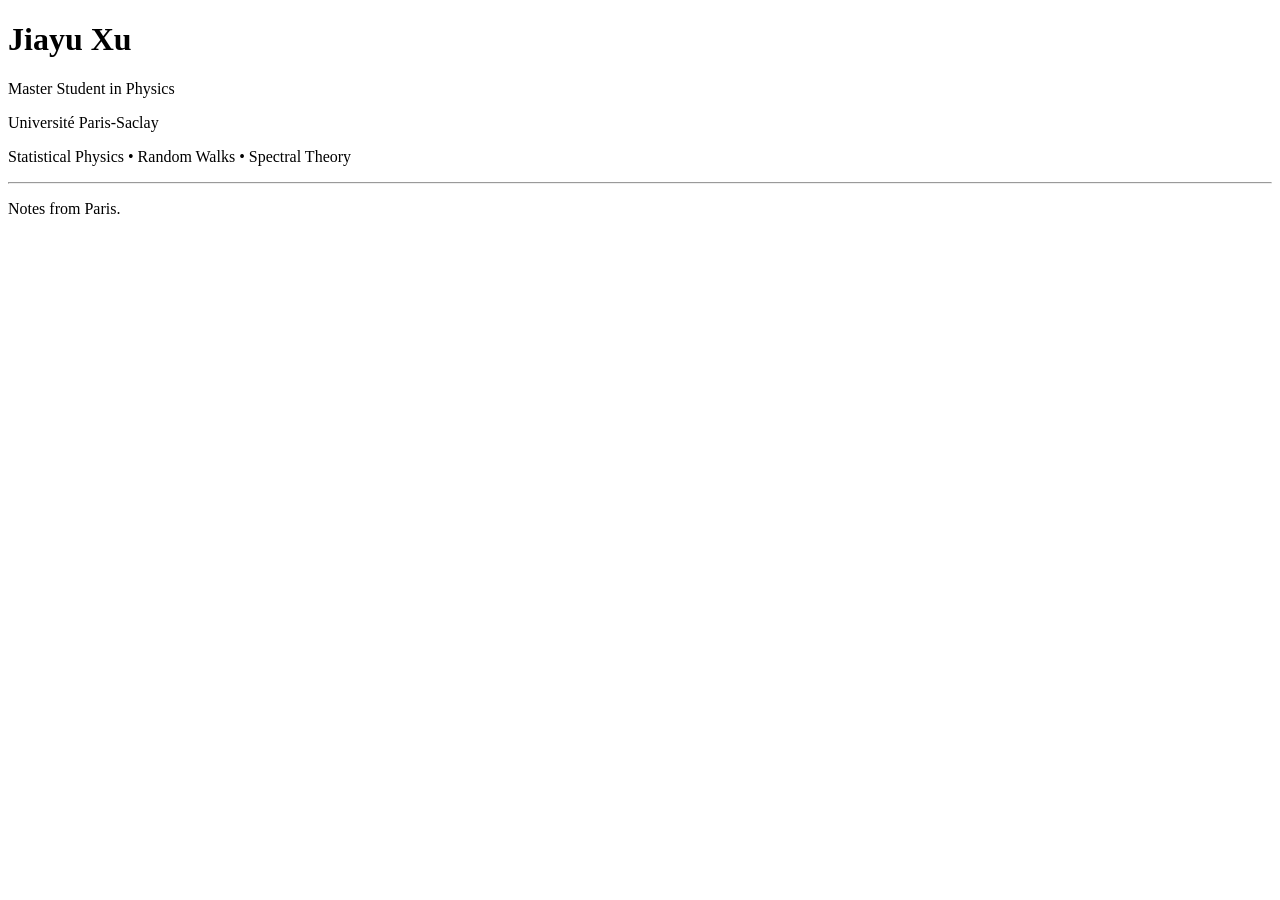
==== index.html @ a703c1ba "Create index.html" ====
<!DOCTYPE html>
<html>
<head>
    <title>Jiayu Xu</title>
</head>

<body>
    <h1>Jiayu Xu</h1>

    <p>Master Student in Physics</p>

    <p>Université Paris-Saclay</p>

    <p>
        Statistical Physics • Random Walks • Spectral Theory
    </p>

    <hr>

    <p>
        Notes from Paris.
    </p>
</body>
</html>
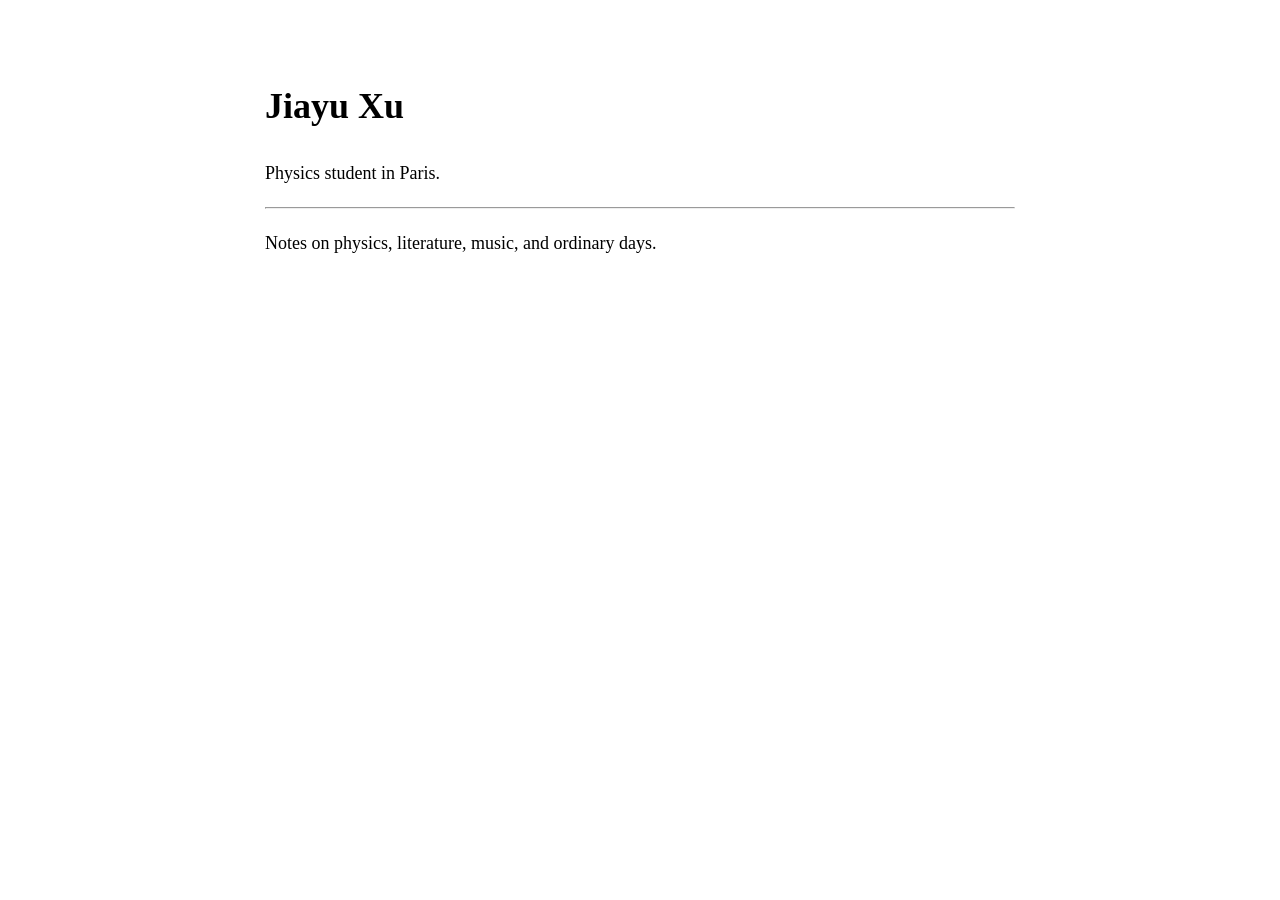
==== commit c7af4832: "Update index.html" ====
--- a/index.html
+++ b/index.html
@@ -1,24 +1,44 @@
 <!DOCTYPE html>
 <html>
+
 <head>
-    <title>Jiayu Xu</title>
+
+<title>Jiayu Xu</title>
+
+<style>
+
+body {
+    max-width: 750px;
+    margin: auto;
+    padding: 50px;
+    font-family: Georgia, serif;
+    line-height: 1.8;
+    font-size: 18px;
+}
+
+h1 {
+    margin-bottom: 5px;
+}
+
+</style>
+
 </head>
 
 <body>
-    <h1>Jiayu Xu</h1>
 
-    <p>Master Student in Physics</p>
+<h1>Jiayu Xu</h1>
 
-    <p>Université Paris-Saclay</p>
+<p>
+Physics student in Paris.
+</p>
 
-    <p>
-        Statistical Physics • Random Walks • Spectral Theory
-    </p>
+<hr>
 
-    <hr>
+<p>
+Notes on physics, literature, music,
+and ordinary days.
+</p>
 
-    <p>
-        Notes from Paris.
-    </p>
 </body>
+
 </html>
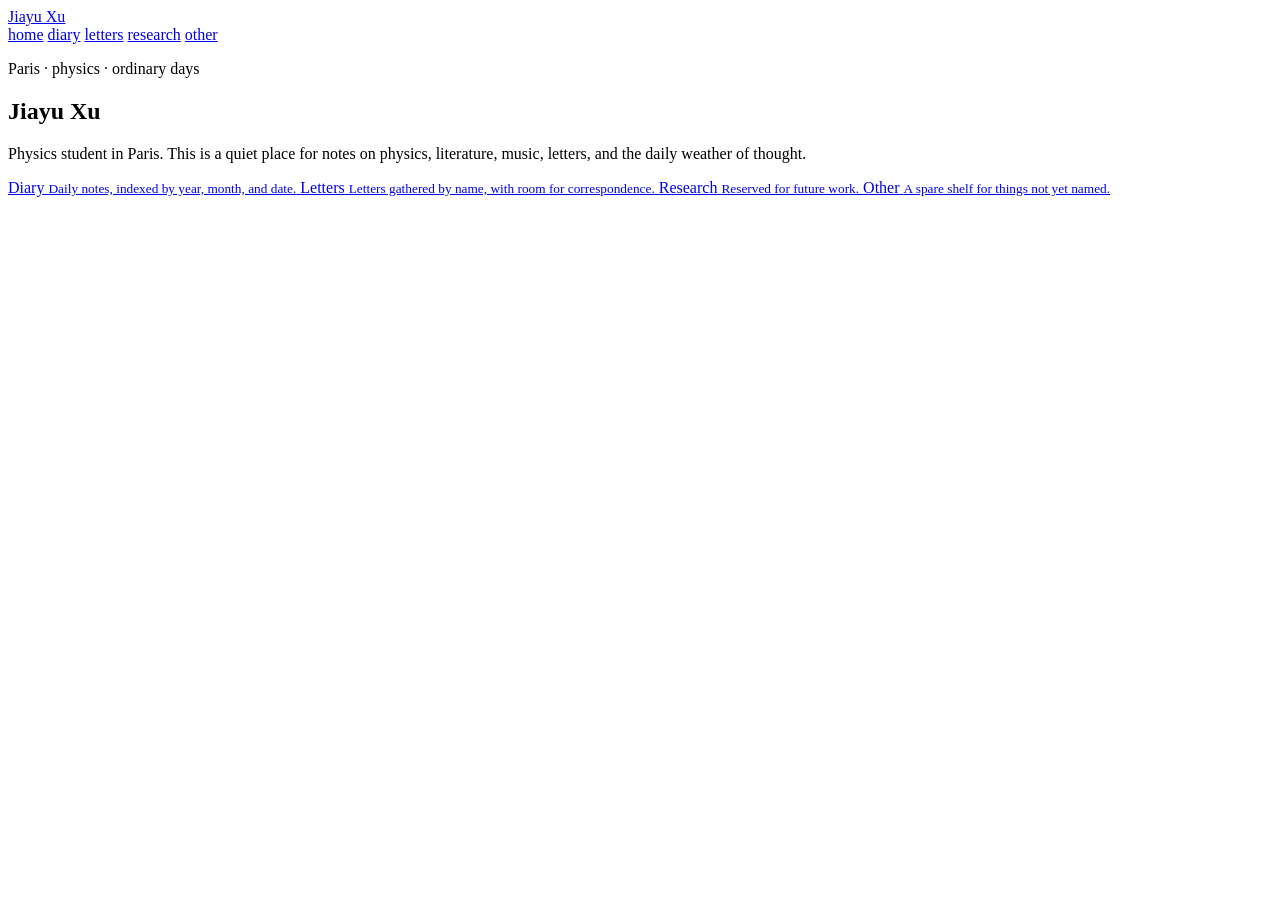
==== commit b8dac3fd: "Build minimal personal site framework" ====
--- a/index.html
+++ b/index.html
@@ -1,44 +1,48 @@
 <!DOCTYPE html>
-<html>
+<html lang="en">
+<head>
+  <meta charset="utf-8">
+  <meta name="viewport" content="width=device-width, initial-scale=1">
+  <title>Jiayu Xu</title>
+  <link rel="stylesheet" href="styles.css">
+</head>
+<body>
+  <header class="site-header">
+    <a class="brand" href="index.html">Jiayu Xu</a>
+    <nav class="nav" aria-label="Primary navigation">
+      <a class="active" href="index.html">home</a>
+      <a href="diary.html">diary</a>
+      <a href="letters.html">letters</a>
+      <a href="research.html">research</a>
+      <a href="other.html">other</a>
+    </nav>
+  </header>
 
-<head>
+  <main class="home-layout">
+    <section class="intro" aria-labelledby="intro-title">
+      <p class="kicker">Paris · physics · ordinary days</p>
+      <h1 id="intro-title">Jiayu Xu</h1>
+      <p class="lead">Physics student in Paris. This is a quiet place for notes on physics, literature, music, letters, and the daily weather of thought.</p>
+    </section>
 
-<title>Jiayu Xu</title>
-
-<style>
-
-body {
-    max-width: 750px;
-    margin: auto;
-    padding: 50px;
-    font-family: Georgia, serif;
-    line-height: 1.8;
-    font-size: 18px;
-}
-
-h1 {
-    margin-bottom: 5px;
-}
-
-</style>
-
-</head>
-
-<body>
-
-<h1>Jiayu Xu</h1>
-
-<p>
-Physics student in Paris.
-</p>
-
-<hr>
-
-<p>
-Notes on physics, literature, music,
-and ordinary days.
-</p>
-
+    <section class="home-notes" aria-label="Site sections">
+      <a class="note-link" href="diary.html">
+        <span>Diary</span>
+        <small>Daily notes, indexed by year, month, and date.</small>
+      </a>
+      <a class="note-link" href="letters.html">
+        <span>Letters</span>
+        <small>Letters gathered by name, with room for correspondence.</small>
+      </a>
+      <a class="note-link muted" href="research.html">
+        <span>Research</span>
+        <small>Reserved for future work.</small>
+      </a>
+      <a class="note-link muted" href="other.html">
+        <span>Other</span>
+        <small>A spare shelf for things not yet named.</small>
+      </a>
+    </section>
+  </main>
 </body>
-
 </html>
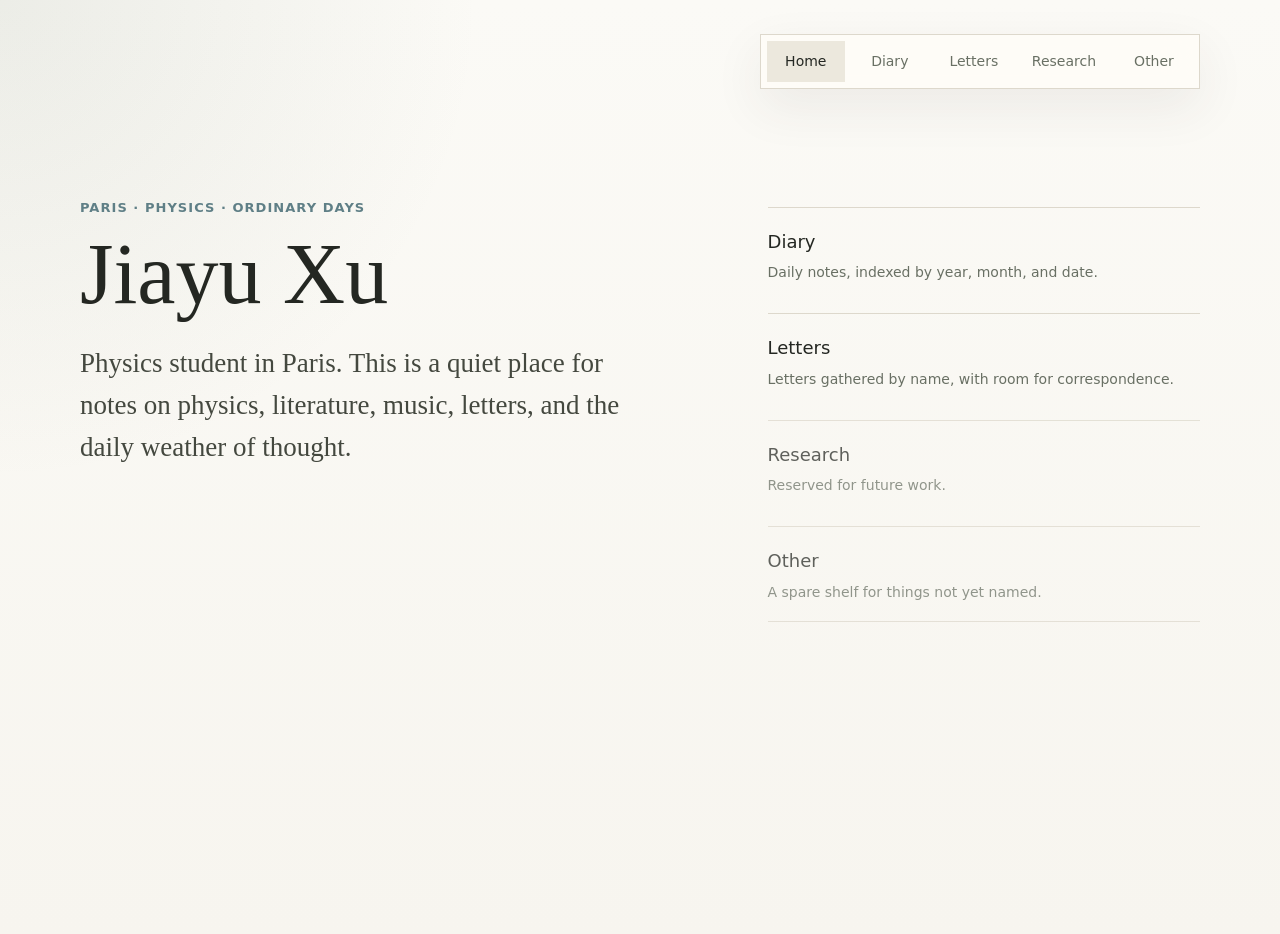
==== commit f1f9f818: "Update navigation branding" ====
--- a/index.html
+++ b/index.html
@@ -8,13 +8,15 @@
 </head>
 <body>
   <header class="site-header">
-    <a class="brand" href="index.html">Jiayu Xu</a>
+    <a class="brand" href="index.html" aria-label="Home">
+      <img src="https://cdn.jsdelivr.net/npm/bootstrap-icons@1.11.3/icons/moon.svg" alt="">
+    </a>
     <nav class="nav" aria-label="Primary navigation">
-      <a class="active" href="index.html">home</a>
-      <a href="diary.html">diary</a>
-      <a href="letters.html">letters</a>
-      <a href="research.html">research</a>
-      <a href="other.html">other</a>
+      <a class="active" href="index.html">Home</a>
+      <a href="diary.html">Diary</a>
+      <a href="letters.html">Letters</a>
+      <a href="research.html">Research</a>
+      <a href="other.html">Other</a>
     </nav>
   </header>
 
--- a/styles.css
+++ b/styles.css
@@ -0,0 +1,329 @@
+:root {
+  color-scheme: light;
+  --paper: #f7f5ef;
+  --surface: #fffdf8;
+  --ink: #242722;
+  --soft-ink: #697064;
+  --line: #ddd8cc;
+  --line-strong: #c9c2b4;
+  --sage: #7f8d7a;
+  --sea: #5f7f86;
+  --shadow: 0 18px 50px rgba(60, 56, 48, 0.08);
+}
+
+* {
+  box-sizing: border-box;
+}
+
+body {
+  min-height: 100vh;
+  margin: 0;
+  background:
+    radial-gradient(circle at top left, rgba(127, 141, 122, 0.12), transparent 30rem),
+    linear-gradient(180deg, #fbfaf6 0%, var(--paper) 100%);
+  color: var(--ink);
+  font-family: Inter, ui-sans-serif, system-ui, -apple-system, BlinkMacSystemFont, "Segoe UI", sans-serif;
+  font-size: 17px;
+  line-height: 1.75;
+}
+
+a {
+  color: inherit;
+  text-decoration: none;
+}
+
+.site-header {
+  width: min(1120px, calc(100% - 40px));
+  margin: 34px auto 0;
+  display: flex;
+  align-items: center;
+  justify-content: space-between;
+  gap: 24px;
+}
+
+.brand {
+  font-family: Georgia, "Times New Roman", serif;
+  font-size: 20px;
+  letter-spacing: 0;
+}
+
+.nav {
+  display: flex;
+  align-items: center;
+  gap: 6px;
+  padding: 6px;
+  border: 1px solid var(--line);
+  background: rgba(255, 253, 248, 0.78);
+  box-shadow: var(--shadow);
+  backdrop-filter: blur(16px);
+}
+
+.nav a {
+  min-width: 78px;
+  padding: 8px 13px;
+  color: var(--soft-ink);
+  font-size: 14px;
+  text-align: center;
+  transition: background 160ms ease, color 160ms ease;
+}
+
+.nav a:hover,
+.nav a.active {
+  background: #ece8dd;
+  color: var(--ink);
+}
+
+.home-layout {
+  width: min(1120px, calc(100% - 40px));
+  margin: 108px auto 0;
+  display: grid;
+  grid-template-columns: minmax(0, 1.15fr) minmax(300px, 0.85fr);
+  gap: clamp(44px, 8vw, 112px);
+  align-items: start;
+}
+
+.kicker {
+  margin: 0 0 12px;
+  color: var(--sea);
+  font-size: 13px;
+  font-weight: 600;
+  letter-spacing: 0.08em;
+  text-transform: uppercase;
+}
+
+h1 {
+  margin: 0;
+  font-family: Georgia, "Times New Roman", serif;
+  font-size: clamp(44px, 7vw, 86px);
+  font-weight: 400;
+  line-height: 1;
+}
+
+.lead {
+  max-width: 630px;
+  margin: 26px 0 0;
+  color: #44483f;
+  font-family: Georgia, "Times New Roman", serif;
+  font-size: clamp(20px, 2.2vw, 27px);
+  line-height: 1.55;
+}
+
+.home-notes {
+  display: grid;
+  gap: 12px;
+  padding-top: 10px;
+}
+
+.note-link {
+  display: grid;
+  gap: 5px;
+  padding: 18px 0;
+  border-top: 1px solid var(--line);
+}
+
+.note-link:last-child {
+  border-bottom: 1px solid var(--line);
+}
+
+.note-link span {
+  color: var(--ink);
+  font-size: 18px;
+}
+
+.note-link small {
+  color: var(--soft-ink);
+  font-size: 14px;
+  line-height: 1.5;
+}
+
+.note-link:hover span {
+  color: var(--sea);
+}
+
+.muted {
+  opacity: 0.72;
+}
+
+.archive-layout {
+  width: min(1120px, calc(100% - 40px));
+  margin: 72px auto 0;
+  display: grid;
+  grid-template-columns: 270px minmax(0, 1fr);
+  gap: clamp(32px, 6vw, 78px);
+  align-items: start;
+}
+
+.archive-index {
+  position: sticky;
+  top: 24px;
+  max-height: calc(100vh - 48px);
+  overflow: auto;
+  padding: 18px;
+  border: 1px solid var(--line);
+  background: rgba(255, 253, 248, 0.72);
+}
+
+.index-heading {
+  display: grid;
+  gap: 2px;
+  margin-bottom: 14px;
+  padding-bottom: 13px;
+  border-bottom: 1px solid var(--line);
+}
+
+.index-heading span {
+  font-family: Georgia, "Times New Roman", serif;
+  font-size: 20px;
+}
+
+.index-heading small {
+  color: var(--soft-ink);
+  font-size: 12px;
+  text-transform: uppercase;
+}
+
+.tree,
+.tree-group,
+.tree-children {
+  display: grid;
+  gap: 5px;
+}
+
+.tree-group + .tree-group {
+  margin-top: 6px;
+}
+
+.tree-toggle,
+.tree-leaf {
+  width: 100%;
+  border: 0;
+  background: transparent;
+  color: var(--soft-ink);
+  cursor: pointer;
+  font: inherit;
+  text-align: left;
+}
+
+.tree-toggle {
+  padding: 7px 0;
+  color: var(--ink);
+  font-size: 14px;
+}
+
+.tree-toggle::before {
+  content: "+";
+  display: inline-block;
+  width: 18px;
+  color: var(--sage);
+}
+
+.tree-toggle[aria-expanded="true"]::before {
+  content: "-";
+}
+
+.tree-children {
+  margin-left: 18px;
+  padding-left: 13px;
+  border-left: 1px solid var(--line);
+}
+
+.tree-children[hidden] {
+  display: none;
+}
+
+.tree-children.is-collapsed {
+  display: none !important;
+}
+
+.tree-leaf {
+  padding: 5px 0;
+  font-size: 14px;
+  line-height: 1.4;
+}
+
+.tree-leaf.active,
+.tree-leaf:hover {
+  color: var(--sea);
+}
+
+.reader {
+  min-height: 58vh;
+  padding-bottom: 72px;
+  font-family: Georgia, "Times New Roman", serif;
+}
+
+.reader time,
+.reader .person {
+  display: block;
+  margin-bottom: 14px;
+  color: var(--sea);
+  font-family: Inter, ui-sans-serif, system-ui, sans-serif;
+  font-size: 13px;
+  font-weight: 600;
+  letter-spacing: 0.08em;
+  text-transform: uppercase;
+}
+
+.reader h1 {
+  max-width: 760px;
+  font-size: clamp(36px, 5vw, 62px);
+  line-height: 1.08;
+}
+
+.reader .entry-body {
+  max-width: 760px;
+  margin-top: 34px;
+  color: #30342e;
+  font-size: clamp(19px, 2vw, 22px);
+  line-height: 1.82;
+}
+
+.reader p {
+  margin: 0 0 1.2em;
+}
+
+.quiet-page {
+  width: min(900px, calc(100% - 40px));
+  margin: 108px auto 0;
+}
+
+.quiet-page h1 {
+  max-width: 700px;
+  font-size: clamp(38px, 6vw, 76px);
+}
+
+.empty-state {
+  max-width: 620px;
+  color: var(--soft-ink);
+  font-family: Georgia, "Times New Roman", serif;
+  font-size: 22px;
+}
+
+@media (max-width: 780px) {
+  .site-header {
+    align-items: flex-start;
+    flex-direction: column;
+    margin-top: 24px;
+  }
+
+  .nav {
+    width: 100%;
+    overflow-x: auto;
+    justify-content: flex-start;
+  }
+
+  .nav a {
+    min-width: max-content;
+  }
+
+  .home-layout,
+  .archive-layout {
+    grid-template-columns: 1fr;
+    margin-top: 62px;
+  }
+
+  .archive-index {
+    position: static;
+    max-height: none;
+  }
+}
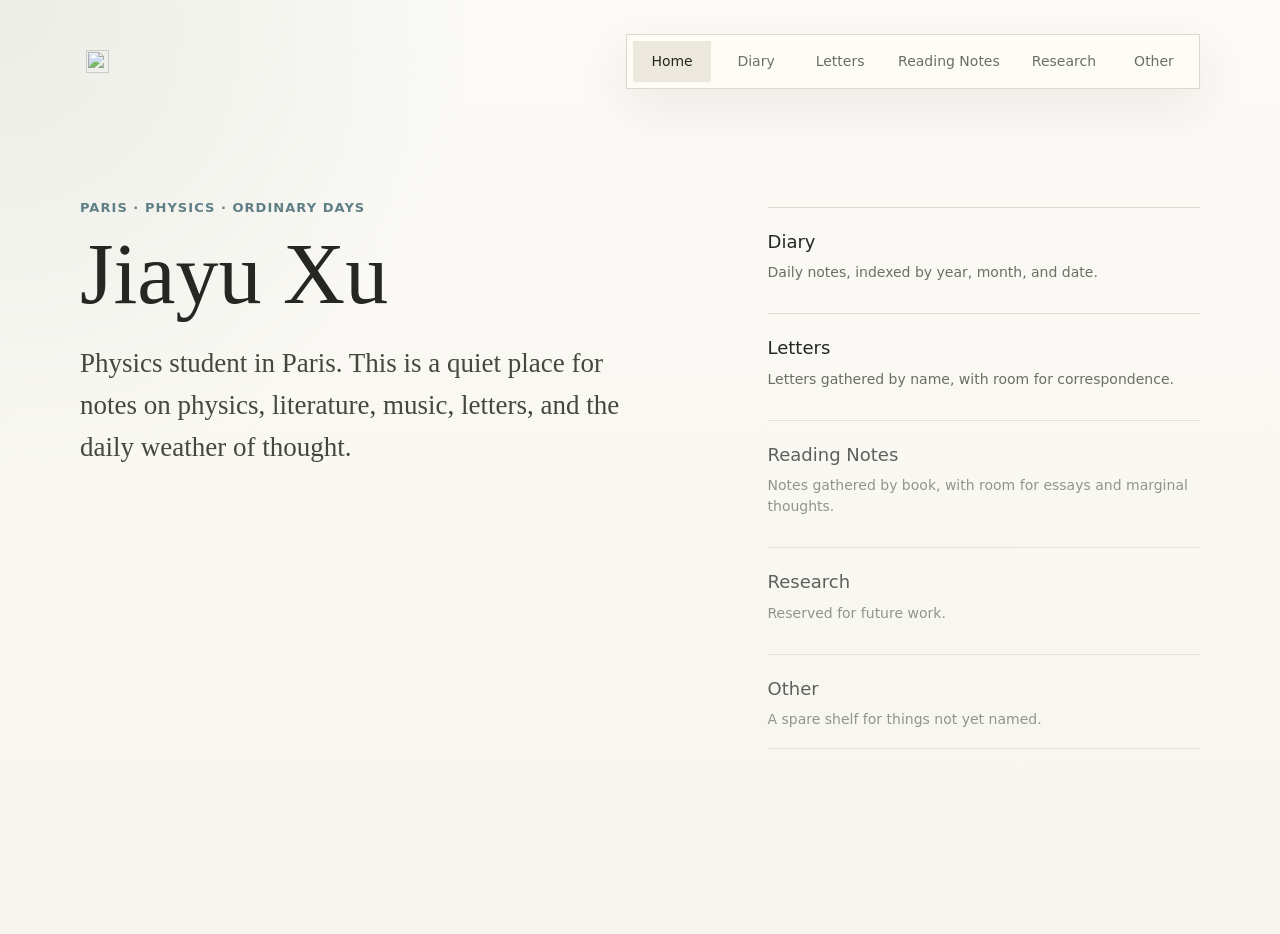
==== commit 004901d2: "Add reading notes navigation" ====
--- a/index.html
+++ b/index.html
@@ -15,6 +15,7 @@
       <a class="active" href="index.html">Home</a>
       <a href="diary.html">Diary</a>
       <a href="letters.html">Letters</a>
+      <a href="reading.html">Reading Notes</a>
       <a href="research.html">Research</a>
       <a href="other.html">Other</a>
     </nav>
@@ -36,6 +37,10 @@
         <span>Letters</span>
         <small>Letters gathered by name, with room for correspondence.</small>
       </a>
+      <a class="note-link muted" href="reading.html">
+        <span>Reading Notes</span>
+        <small>Notes gathered by book, with room for essays and marginal thoughts.</small>
+      </a>
       <a class="note-link muted" href="research.html">
         <span>Research</span>
         <small>Reserved for future work.</small>
--- a/styles.css
+++ b/styles.css
@@ -42,9 +42,24 @@
 }
 
 .brand {
-  font-family: Georgia, "Times New Roman", serif;
-  font-size: 20px;
-  letter-spacing: 0;
+  width: 34px;
+  height: 34px;
+  display: inline-flex;
+  align-items: center;
+  justify-content: center;
+  opacity: 0.78;
+  transition: opacity 160ms ease, transform 160ms ease;
+}
+
+.brand:hover {
+  opacity: 1;
+  transform: translateY(-1px);
+}
+
+.brand img {
+  width: 23px;
+  height: 23px;
+  display: block;
 }
 
 .nav {
@@ -292,6 +307,18 @@
   font-size: clamp(38px, 6vw, 76px);
 }
 
+.standard-link {
+  color: #1f5fbf;
+  text-decoration: none;
+}
+
+.standard-link:hover,
+.standard-link:focus-visible {
+  color: #0645ad;
+  text-decoration: underline;
+  text-underline-offset: 0.16em;
+}
+
 .empty-state {
   max-width: 620px;
   color: var(--soft-ink);
@@ -324,6 +351,7 @@
 
   .archive-index {
     position: static;
-    max-height: none;
-  }
-}
+    max-height: 42vh;
+  }
+
+}
